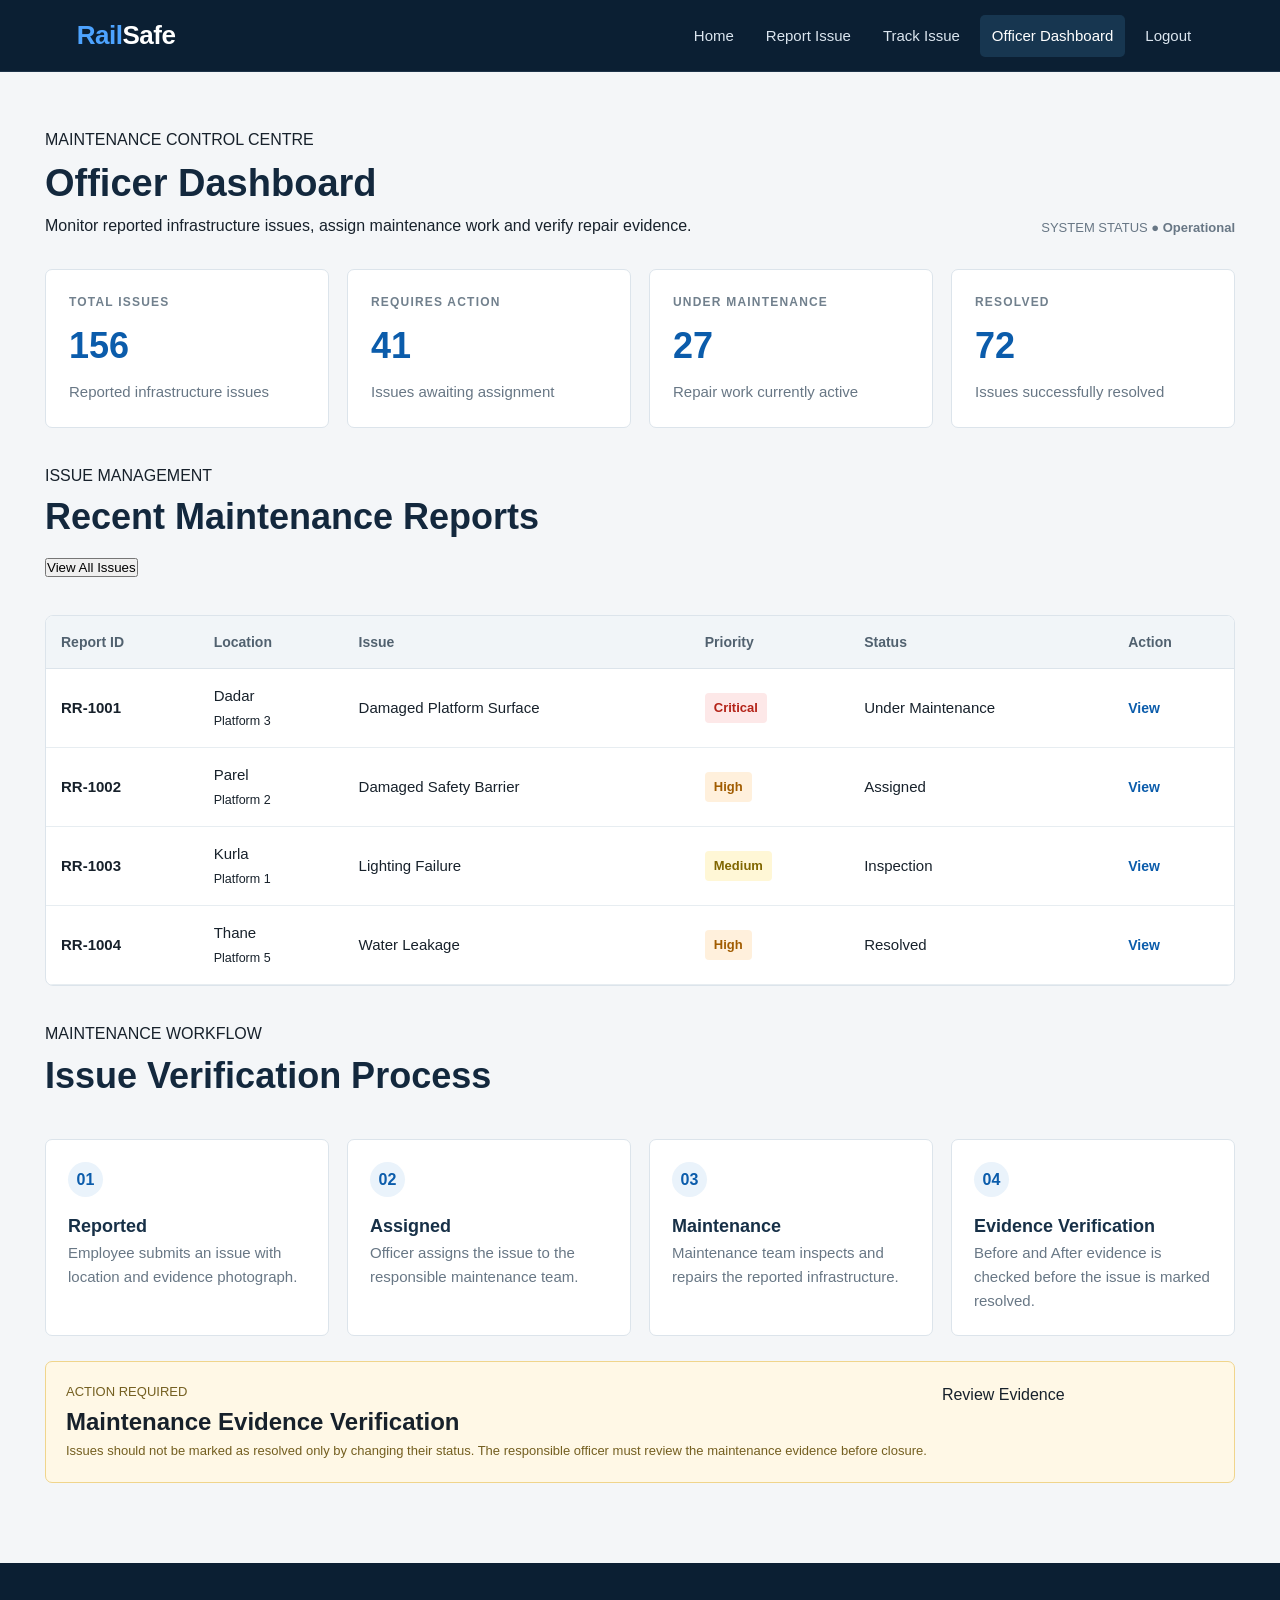
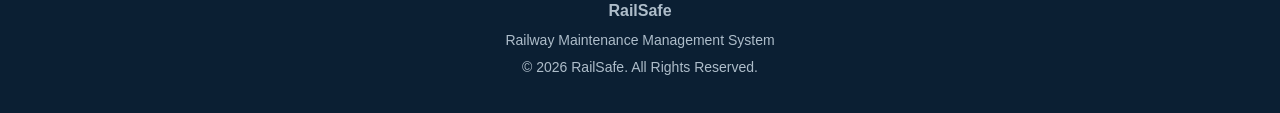
==== backend/backend/backend/src/main/resources/static/dashboard.html @ c9ce44b3 "Prepare RailSafe for deployment" ====
<!DOCTYPE html>
<html lang="en">

<head>

    <meta charset="UTF-8">

    <meta name="viewport" content="width=device-width, initial-scale=1.0">

    <title>Officer Dashboard | RailSafe</title>

    <link rel="stylesheet" href="style.css">

</head>


<body>


    <!-- ================= NAVBAR ================= -->

    <nav class="navbar">

        <div class="logo">
            <span>Rail</span>Safe
        </div>

        <div class="nav-links">

            <a href="index.html">
                Home
            </a>

            <a href="report.html">
                Report Issue
            </a>

            <a href="track.html">
                Track Issue
            </a>

            <a href="dashboard.html" class="active">
                Officer Dashboard
            </a>

            <a href="login.html">
                Logout
            </a>

        </div>

    </nav>



    <!-- ================= DASHBOARD ================= -->

    <main class="dashboard-page">


        <!-- PAGE HEADER -->

        <div class="dashboard-header">

            <div>

                <p class="section-label">
                    MAINTENANCE CONTROL CENTRE
                </p>

                <h1>
                    Officer Dashboard
                </h1>

                <p>
                    Monitor reported infrastructure issues, assign
                    maintenance work and verify repair evidence.
                </p>

            </div>


            <div class="dashboard-date">

                <span>
                    SYSTEM STATUS
                </span>

                <strong>
                    ● Operational
                </strong>

            </div>

        </div>



        <!-- ================= SUMMARY CARDS ================= -->

        <div class="dashboard-cards">


            <div class="card">

                <span class="card-label">
                    TOTAL ISSUES
                </span>

                <h2>
                    156
                </h2>

                <p>
                    Reported infrastructure issues
                </p>

            </div>



            <div class="card">

                <span class="card-label">
                    REQUIRES ACTION
                </span>

                <h2>
                    41
                </h2>

                <p>
                    Issues awaiting assignment
                </p>

            </div>



            <div class="card">

                <span class="card-label">
                    UNDER MAINTENANCE
                </span>

                <h2>
                    27
                </h2>

                <p>
                    Repair work currently active
                </p>

            </div>



            <div class="card">

                <span class="card-label">
                    RESOLVED
                </span>

                <h2>
                    72
                </h2>

                <p>
                    Issues successfully resolved
                </p>

            </div>


        </div>



        <!-- ================= ISSUE MANAGEMENT ================= -->

        <section class="dashboard-section">


            <div class="section-heading">

                <div>

                    <p class="section-label">
                        ISSUE MANAGEMENT
                    </p>

                    <h2>
                        Recent Maintenance Reports
                    </h2>

                </div>


                <button
                    type="button"
                    class="track-button"
                >
                    View All Issues
                </button>

            </div>



            <!-- ISSUE TABLE -->

            <div class="issue-table-container">

                <table class="issue-table">

                    <thead>

                        <tr>

                            <th>
                                Report ID
                            </th>

                            <th>
                                Location
                            </th>

                            <th>
                                Issue
                            </th>

                            <th>
                                Priority
                            </th>

                            <th>
                                Status
                            </th>

                            <th>
                                Action
                            </th>

                        </tr>

                    </thead>


                    <tbody>


                        <!-- ISSUE 1 -->

                        <tr>

                            <td>
                                <strong>
                                    RR-1001
                                </strong>
                            </td>

                            <td>
                                Dadar<br>
                                <small>
                                    Platform 3
                                </small>
                            </td>

                            <td>
                                Damaged Platform Surface
                            </td>

                            <td>

                                <span class="priority-badge critical">
                                    Critical
                                </span>

                            </td>

                            <td>

                                <span class="status-badge">
                                    Under Maintenance
                                </span>

                            </td>

                            <td>

                                <a
                                    href="issue-details.html?id=RR-1001"
                                    class="view-button"
                                >
                                    View
                                </a>

                            </td>

                        </tr>



                        <!-- ISSUE 2 -->

                        <tr>

                            <td>
                                <strong>
                                    RR-1002
                                </strong>
                            </td>

                            <td>
                                Parel<br>
                                <small>
                                    Platform 2
                                </small>
                            </td>

                            <td>
                                Damaged Safety Barrier
                            </td>

                            <td>

                                <span class="priority-badge high">
                                    High
                                </span>

                            </td>

                            <td>

                                <span class="status-badge">
                                    Assigned
                                </span>

                            </td>

                            <td>

                                <a
                                    href="issue-details.html?id=RR-1002"
                                    class="view-button"
                                >
                                    View
                                </a>

                            </td>

                        </tr>



                        <!-- ISSUE 3 -->

                        <tr>

                            <td>
                                <strong>
                                    RR-1003
                                </strong>
                            </td>

                            <td>
                                Kurla<br>
                                <small>
                                    Platform 1
                                </small>
                            </td>

                            <td>
                                Lighting Failure
                            </td>

                            <td>

                                <span class="priority-badge medium">
                                    Medium
                                </span>

                            </td>

                            <td>

                                <span class="status-badge">
                                    Inspection
                                </span>

                            </td>

                            <td>

                                <a
                                    href="issue-details.html?id=RR-1003"
                                    class="view-button"
                                >
                                    View
                                </a>

                            </td>

                        </tr>



                        <!-- ISSUE 4 -->

                        <tr>

                            <td>
                                <strong>
                                    RR-1004
                                </strong>
                            </td>

                            <td>
                                Thane<br>
                                <small>
                                    Platform 5
                                </small>
                            </td>

                            <td>
                                Water Leakage
                            </td>

                            <td>

                                <span class="priority-badge high">
                                    High
                                </span>

                            </td>

                            <td>

                                <span class="status-badge">
                                    Resolved
                                </span>

                            </td>

                            <td>

                                <a
                                    href="issue-details.html?id=RR-1004"
                                    class="view-button"
                                >
                                    View
                                </a>

                            </td>

                        </tr>


                    </tbody>

                </table>

            </div>

        </section>



        <!-- ================= MAINTENANCE WORKFLOW ================= -->

        <section class="dashboard-section">


            <div class="section-heading">

                <div>

                    <p class="section-label">
                        MAINTENANCE WORKFLOW
                    </p>

                    <h2>
                        Issue Verification Process
                    </h2>

                </div>

            </div>


            <div class="workflow-grid">


                <div class="workflow-card">

                    <span class="workflow-number">
                        01
                    </span>

                    <h3>
                        Reported
                    </h3>

                    <p>
                        Employee submits an issue with location
                        and evidence photograph.
                    </p>

                </div>



                <div class="workflow-card">

                    <span class="workflow-number">
                        02
                    </span>

                    <h3>
                        Assigned
                    </h3>

                    <p>
                        Officer assigns the issue to the responsible
                        maintenance team.
                    </p>

                </div>



                <div class="workflow-card">

                    <span class="workflow-number">
                        03
                    </span>

                    <h3>
                        Maintenance
                    </h3>

                    <p>
                        Maintenance team inspects and repairs
                        the reported infrastructure.
                    </p>

                </div>



                <div class="workflow-card">

                    <span class="workflow-number">
                        04
                    </span>

                    <h3>
                        Evidence Verification
                    </h3>

                    <p>
                        Before and After evidence is checked
                        before the issue is marked resolved.
                    </p>

                </div>


            </div>

        </section>



        <!-- ================= VERIFICATION ALERT ================= -->

        <section class="verification-alert">

            <div>

                <p class="section-label">
                    ACTION REQUIRED
                </p>

                <h2>
                    Maintenance Evidence Verification
                </h2>

                <p>
                    Issues should not be marked as resolved only by
                    changing their status. The responsible officer
                    must review the maintenance evidence before closure.
                </p>

            </div>


            <a
                href="issue-details.html?id=RR-1001"
                class="track-button"
            >
                Review Evidence
            </a>

        </section>


    </main>



    <!-- ================= FOOTER ================= -->

    <footer>

        <strong>
            RailSafe
        </strong>

        <p>
            Railway Maintenance Management System
        </p>

        <p>
            © 2026 RailSafe. All Rights Reserved.
        </p>

    </footer>



    <script src="script.js"></script>

</body>

</html>
---- backend/backend/backend/src/main/resources/static/style.css ----
/* =========================================================
   RAILSAFE - GLOBAL STYLES
   ========================================================= */

* {
    margin: 0;
    padding: 0;
    box-sizing: border-box;
}

html {
    scroll-behavior: smooth;
}

body {
    font-family: Arial, Helvetica, sans-serif;
    background: #f4f6f8;
    color: #17212b;
    line-height: 1.6;
}

a {
    text-decoration: none;
    color: inherit;
}

button,
input,
select,
textarea {
    font-family: inherit;
}


/* =========================================================
   NAVBAR
   ========================================================= */

.navbar {
    width: 100%;
    min-height: 72px;
    background: #0b1f33;
    color: white;
    display: flex;
    align-items: center;
    justify-content: space-between;
    padding: 0 6%;
    border-bottom: 1px solid #1e3449;
    position: sticky;
    top: 0;
    z-index: 1000;
}

.logo {
    font-size: 26px;
    font-weight: 800;
    letter-spacing: -0.5px;
}

.logo span {
    color: #4da3ff;
}

.nav-links {
    display: flex;
    align-items: center;
    gap: 8px;
    flex-wrap: wrap;
}

.nav-links a {
    color: #dbe5ef;
    padding: 9px 12px;
    border-radius: 5px;
    font-size: 14px;
    transition: 0.2s ease;
}

.nav-links a:hover,
.nav-links a.active {
    background: #173650;
    color: white;
}


/* =========================================================
   COMMON BUTTONS
   ========================================================= */

.primary-button,
.secondary-button,
.submit-button,
.login-button,
.register-button {
    display: inline-block;
    border: none;
    cursor: pointer;
    padding: 12px 20px;
    border-radius: 5px;
    font-size: 14px;
    font-weight: 700;
    transition: 0.2s ease;
}

.primary-button,
.submit-button,
.login-button,
.register-button {
    background: #0b5cab;
    color: white;
}

.primary-button:hover,
.submit-button:hover,
.login-button:hover,
.register-button:hover {
    background: #084b8d;
}

.secondary-button {
    background: white;
    color: #0b5cab;
    border: 1px solid #b9c8d6;
}

.secondary-button:hover {
    background: #edf5fc;
}


/* =========================================================
   HERO - HOME
   ========================================================= */

.hero {
    min-height: 570px;
    padding: 90px 7%;
    background: #0b1f33;
    color: white;
    display: grid;
    grid-template-columns: 1.15fr 0.85fr;
    gap: 70px;
    align-items: center;
}

.hero-content {
    max-width: 720px;
}

.hero-label {
    color: #4da3ff;
    font-size: 12px;
    font-weight: 800;
    letter-spacing: 2px;
    margin-bottom: 12px;
}

.hero h1 {
    font-size: 52px;
    line-height: 1.12;
    margin-bottom: 24px;
}

.hero-text {
    color: #c9d5df;
    font-size: 17px;
    max-width: 650px;
    margin-bottom: 32px;
}

.hero-buttons {
    display: flex;
    gap: 12px;
    flex-wrap: wrap;
}

.hero-panel {
    background: #102b44;
    border: 1px solid #29455f;
    border-radius: 8px;
    padding: 25px;
}

.panel-header {
    display: flex;
    justify-content: space-between;
    gap: 15px;
    font-size: 14px;
    font-weight: 700;
}

.status-online {
    color: #68d391;
    font-size: 13px;
}

.panel-line {
    height: 1px;
    background: #29455f;
    margin: 20px 0;
}

.operation-item {
    display: flex;
    justify-content: space-between;
    align-items: center;
    gap: 15px;
    padding: 17px 0;
    border-bottom: 1px solid #29455f;
}

.operation-item:last-child {
    border-bottom: none;
}

.operation-item strong {
    font-size: 14px;
}

.operation-item p {
    color: #9fb1c2;
    font-size: 12px;
    margin-top: 3px;
}

.operation-item > span {
    color: #4da3ff;
    font-weight: 800;
}


/* =========================================================
   HOME FEATURES
   ========================================================= */

.features-section {
    padding: 80px 7%;
    background: #ffffff;
}

.section-heading {
    margin-bottom: 35px;
}

.section-heading h2 {
    font-size: 32px;
    color: #13283d;
    margin-bottom: 8px;
}

.section-heading > p:not(.hero-label) {
    color: #687785;
}

.feature-grid {
    display: grid;
    grid-template-columns: repeat(4, 1fr);
    gap: 20px;
}

.feature-card {
    background: #f8fafc;
    border: 1px solid #dce4eb;
    border-radius: 7px;
    padding: 25px;
    transition: 0.2s ease;
}

.feature-card:hover {
    transform: translateY(-3px);
    border-color: #9eb8ce;
}

.feature-number {
    color: #0b5cab;
    font-size: 13px;
    font-weight: 800;
    margin-bottom: 25px;
}

.feature-card h3 {
    color: #142d43;
    margin-bottom: 10px;
}

.feature-card p {
    color: #687785;
    font-size: 14px;
    margin-bottom: 20px;
}

.feature-card a {
    color: #0b5cab;
    font-weight: 700;
    font-size: 13px;
}


/* =========================================================
   STATISTICS
   ========================================================= */

.stats-section {
    padding: 55px 7%;
    background: #edf1f5;
    display: grid;
    grid-template-columns: repeat(4, 1fr);
    gap: 20px;
}

.stat-box {
    background: white;
    border: 1px solid #dce4eb;
    padding: 28px;
    border-radius: 7px;
}

.stat-box h2 {
    color: #0b5cab;
    font-size: 34px;
}

.stat-box p {
    color: #687785;
    font-size: 14px;
}


/* =========================================================
   COMMON PAGE HEADER
   ========================================================= */

.page-header {
    margin-bottom: 35px;
}

.page-header h1 {
    font-size: 38px;
    color: #13283d;
    margin-bottom: 8px;
}

.page-header > p:not(.hero-label) {
    color: #687785;
}


/* =========================================================
   PROFILE PAGE
   ========================================================= */

.profile-page,
.notifications-page,
.issue-details-page {
    max-width: 1200px;
    margin: auto;
    padding: 60px 30px 80px;
}

.profile-card,
.notifications-card,
.issue-detail-card {
    background: white;
    border: 1px solid #dce4eb;
    border-radius: 8px;
    padding: 30px;
    margin-bottom: 25px;
}

.profile-header,
.issue-detail-header {
    display: flex;
    justify-content: space-between;
    align-items: center;
    gap: 20px;
    padding-bottom: 22px;
    margin-bottom: 25px;
    border-bottom: 1px solid #e2e8ed;
}

.profile-header h2,
.issue-detail-header h2 {
    color: #13283d;
}

.card-label {
    display: block;
    color: #71808d;
    font-size: 11px;
    font-weight: 800;
    letter-spacing: 1.2px;
    margin-bottom: 5px;
}

.account-status {
    background: #e7f7ee;
    color: #177245;
    border: 1px solid #b9e6ca;
    padding: 7px 12px;
    border-radius: 20px;
    font-size: 12px;
    font-weight: 700;
}

.profile-grid {
    display: grid;
    grid-template-columns: repeat(2, 1fr);
    gap: 18px;
}

.profile-field {
    background: #f8fafc;
    border: 1px solid #e0e6eb;
    padding: 17px;
    border-radius: 6px;
}

.profile-field span {
    display: block;
    color: #71808d;
    font-size: 12px;
    margin-bottom: 5px;
}

.profile-field strong {
    color: #172d42;
    font-size: 14px;
}

.profile-actions {
    display: flex;
    gap: 12px;
    margin-top: 25px;
}


/* =========================================================
   DASHBOARD
   ========================================================= */

.dashboard-page {
    max-width: 1250px;
    margin: auto;
    padding: 55px 30px 80px;
}

.dashboard-header {
    display: flex;
    justify-content: space-between;
    align-items: end;
    gap: 20px;
    margin-bottom: 30px;
}

.dashboard-header h1 {
    color: #13283d;
    font-size: 38px;
}

.dashboard-date {
    color: #687785;
    font-size: 13px;
}

.dashboard-cards {
    display: grid;
    grid-template-columns: repeat(4, 1fr);
    gap: 18px;
    margin-bottom: 35px;
}

.card {
    background: white;
    border: 1px solid #dce4eb;
    border-radius: 7px;
    padding: 23px;
}

.card h2 {
    color: #0b5cab;
    font-size: 32px;
    margin: 5px 0;
}

.card p {
    color: #687785;
    font-size: 13px;
}

.dashboard-section {
    margin-top: 35px;
}

.issue-table-container {
    overflow-x: auto;
    background: white;
    border: 1px solid #dce4eb;
    border-radius: 8px;
}

.issue-table {
    width: 100%;
    border-collapse: collapse;
    min-width: 850px;
}

.issue-table th {
    background: #f1f5f8;
    color: #51616f;
    font-size: 12px;
    text-align: left;
    padding: 15px;
    border-bottom: 1px solid #dce4eb;
}

.issue-table td {
    padding: 15px;
    border-bottom: 1px solid #e7edf1;
    font-size: 13px;
}

.priority-badge {
    display: inline-block;
    padding: 5px 9px;
    border-radius: 4px;
    font-size: 11px;
    font-weight: 800;
}

.priority-badge.critical {
    background: #fde8e8;
    color: #b42318;
}

.priority-badge.high {
    background: #fff0dc;
    color: #a15c00;
}

.priority-badge.medium {
    background: #fff7d6;
    color: #806600;
}

.view-button {
    color: #0b5cab;
    font-weight: 700;
    font-size: 12px;
}

.workflow-grid {
    display: grid;
    grid-template-columns: repeat(4, 1fr);
    gap: 18px;
}

.workflow-card {
    background: white;
    border: 1px solid #dce4eb;
    border-radius: 7px;
    padding: 22px;
}

.workflow-number {
    width: 35px;
    height: 35px;
    display: flex;
    align-items: center;
    justify-content: center;
    background: #eaf3fb;
    color: #0b5cab;
    border-radius: 50%;
    font-weight: 800;
    margin-bottom: 15px;
}

.workflow-card h3 {
    color: #173047;
    font-size: 16px;
}

.workflow-card p {
    color: #687785;
    font-size: 13px;
}

.verification-alert {
    display: flex;
    gap: 15px;
    align-items: flex-start;
    background: #fff8e6;
    border: 1px solid #f0d58c;
    border-radius: 7px;
    padding: 20px;
    margin-top: 25px;
}

.notice-icon {
    width: 32px;
    height: 32px;
    flex-shrink: 0;
    display: flex;
    justify-content: center;
    align-items: center;
    background: #f2c94c;
    color: #5e4700;
    border-radius: 50%;
    font-weight: 800;
}

.verification-alert h3 {
    color: #684d00;
    margin-bottom: 5px;
}

.verification-alert p {
    color: #745f20;
    font-size: 13px;
}


/* =========================================================
   NOTIFICATIONS
   ========================================================= */

.notifications-card {
    padding: 0;
    overflow: hidden;
}

.notification {
    display: flex;
    gap: 18px;
    padding: 23px 27px;
    border-bottom: 1px solid #e2e8ed;
}

.notification:last-child {
    border-bottom: none;
}

.notification.unread {
    background: #f5f9fd;
}

.notification-icon {
    width: 38px;
    height: 38px;
    flex-shrink: 0;
    display: flex;
    align-items: center;
    justify-content: center;
    border-radius: 50%;
    background: #e7f1fa;
    color: #0b5cab;
    font-weight: 800;
}

.notification-content {
    flex: 1;
}

.notification-top {
    display: flex;
    justify-content: space-between;
    align-items: center;
    gap: 15px;
}

.notification-top h3 {
    color: #183047;
    font-size: 16px;
}

.notification-top span {
    background: #e7f1fa;
    color: #0b5cab;
    font-size: 10px;
    font-weight: 800;
    padding: 4px 8px;
    border-radius: 4px;
}

.notification-content p {
    color: #5f6f7c;
    font-size: 13px;
    margin: 6px 0;
}

.notification-content small {
    color: #8996a1;
    font-size: 11px;
}


/* =========================================================
   ISSUE DETAILS
   ========================================================= */

.evidence-info {
    display: grid;
    grid-template-columns: repeat(3, 1fr);
    gap: 18px;
}

.evidence-item {
    background: #f8fafc;
    border: 1px solid #e0e6eb;
    border-radius: 6px;
    padding: 18px;
}

.evidence-item span {
    display: block;
    color: #71808d;
    font-size: 12px;
    margin-bottom: 5px;
}

.evidence-item strong {
    color: #173047;
    font-size: 14px;
}

.verification-grid {
    display: grid;
    grid-template-columns: repeat(2, 1fr);
    gap: 18px;
}

.verification-box {
    background: #f8fafc;
    border: 1px solid #dfe6ec;
    border-radius: 7px;
    padding: 20px;
}

.verification-box h3 {
    color: #183047;
    font-size: 16px;
    margin: 8px 0;
}

.verification-box p {
    color: #687785;
    font-size: 13px;
}

.status-update {
    display: flex;
    align-items: center;
    gap: 15px;
    flex-wrap: wrap;
}

.status-update label {
    color: #425463;
    font-weight: 700;
    font-size: 14px;
}

.status-update select {
    min-width: 220px;
    padding: 11px 12px;
    border: 1px solid #c8d3dc;
    border-radius: 5px;
    background: white;
    color: #253746;
}


/* =========================================================
   FOOTER
   ========================================================= */

footer {
    background: #0b1f33;
    color: #aebdca;
    text-align: center;
    padding: 35px 20px;
}

.footer-logo {
    color: white;
    font-size: 22px;
    font-weight: 800;
    margin-bottom: 8px;
}

footer p {
    font-size: 12px;
    margin-top: 5px;
}


/* =========================================================
   LOGIN / REGISTER
   ========================================================= */

.login-page,
.register-page {
    min-height: calc(100vh - 72px);
    padding: 70px 20px;
    display: flex;
    justify-content: center;
    align-items: flex-start;
    background: #f4f6f8;
}

.login-card,
.register-card {
    width: 100%;
    max-width: 480px;
    background: white;
    border: 1px solid #dce4eb;
    border-radius: 8px;
    padding: 35px;
}

.login-card h1,
.register-card h1 {
    color: #13283d;
    margin-bottom: 8px;
}

.login-card > p,
.register-card > p {
    color: #687785;
    font-size: 14px;
    margin-bottom: 25px;
}

.login-card label,
.register-card label {
    display: block;
    color: #344958;
    font-size: 13px;
    font-weight: 700;
    margin-bottom: 6px;
}

.login-card input,
.register-card input {
    width: 100%;
    padding: 12px;
    border: 1px solid #cbd5dd;
    border-radius: 5px;
    margin-bottom: 18px;
    outline: none;
}

.login-card input:focus,
.register-card input:focus {
    border-color: #0b5cab;
}

.login-button,
.register-button {
    width: 100%;
}

.login-info,
.register-info {
    margin-top: 20px;
    padding-top: 18px;
    border-top: 1px solid #e2e8ed;
    color: #687785;
    font-size: 12px;
}


/* =========================================================
   REPORT / TRACK
   ========================================================= */

.report-page,
.track-page {
    max-width: 1100px;
    margin: auto;
    padding: 55px 30px 80px;
}

.form-card,
.track-result {
    background: white;
    border: 1px solid #dce4eb;
    border-radius: 8px;
    padding: 30px;
    margin-bottom: 25px;
}

.form-group {
    margin-bottom: 20px;
}

.form-group label {
    display: block;
    font-size: 13px;
    font-weight: 700;
    color: #344958;
    margin-bottom: 7px;
}

.form-group input,
.form-group select,
.form-group textarea {
    width: 100%;
    padding: 12px;
    border: 1px solid #cbd5dd;
    border-radius: 5px;
    background: white;
    outline: none;
}

.form-group textarea {
    min-height: 130px;
    resize: vertical;
}

.form-group input:focus,
.form-group select:focus,
.form-group textarea:focus {
    border-color: #0b5cab;
}

.photo-buttons {
    display: flex;
    gap: 10px;
    flex-wrap: wrap;
}

.photo-buttons button {
    padding: 10px 15px;
    background: #f1f5f8;
    border: 1px solid #c8d3dc;
    border-radius: 5px;
    cursor: pointer;
    font-weight: 700;
    color: #314656;
}

.photo-buttons button:hover {
    background: #e6edf3;
}

.track-result[hidden] {
    display: none;
}


/* =========================================================
   RESPONSIVE DESIGN
   ========================================================= */

@media (max-width: 1100px) {

    .nav-links {
        gap: 3px;
    }

    .nav-links a {
        font-size: 13px;
        padding: 8px;
    }

    .hero {
        grid-template-columns: 1fr;
    }

    .feature-grid {
        grid-template-columns: repeat(2, 1fr);
    }

    .dashboard-cards {
        grid-template-columns: repeat(2, 1fr);
    }

    .workflow-grid {
        grid-template-columns: repeat(2, 1fr);
    }

    .stats-section {
        grid-template-columns: repeat(2, 1fr);
    }

    .evidence-info {
        grid-template-columns: 1fr;
    }
}


@media (max-width: 750px) {

    .navbar {
        padding: 15px 20px;
        flex-direction: column;
        align-items: flex-start;
        gap: 15px;
    }

    .nav-links {
        width: 100%;
        overflow-x: auto;
        flex-wrap: nowrap;
        padding-bottom: 5px;
    }

    .hero {
        padding: 60px 25px;
    }

    .hero h1 {
        font-size: 38px;
    }

    .features-section,
    .stats-section {
        padding: 55px 25px;
    }

    .feature-grid,
    .dashboard-cards,
    .workflow-grid,
    .profile-grid,
    .verification-grid,
    .stats-section {
        grid-template-columns: 1fr;
    }

    .profile-page,
    .notifications-page,
    .issue-details-page,
    .dashboard-page,
    .report-page,
    .track-page {
        padding: 45px 18px 60px;
    }

    .profile-card,
    .notifications-card,
    .issue-detail-card,
    .form-card,
    .track-result {
        padding: 20px;
    }

    .profile-header,
    .issue-detail-header {
        align-items: flex-start;
        flex-direction: column;
    }

    .notification {
        padding: 20px;
    }

    .page-header h1 {
        font-size: 32px;
    }
}
/* =========================================================
   FONT SIZE UPDATE - RAILSAFE
   ========================================================= */

/* General text */
body {
    font-size: 16px;
}

/* Navbar */
.nav-links a {
    font-size: 15px;
}

/* Home hero */
.hero-label {
    font-size: 14px;
}

.hero-text {
    font-size: 19px;
    line-height: 1.7;
}

.hero h1 {
    font-size: 56px;
}

/* Buttons */
.primary-button,
.secondary-button,
.submit-button,
.login-button,
.register-button {
    font-size: 16px;
    padding: 13px 22px;
}

/* Home feature section */
.section-heading h2 {
    font-size: 36px;
}

.section-heading > p:not(.hero-label) {
    font-size: 16px;
}

.feature-card h3 {
    font-size: 20px;
}

.feature-card p {
    font-size: 16px;
    line-height: 1.7;
}

.feature-card a {
    font-size: 15px;
}

.feature-number {
    font-size: 14px;
}

/* Statistics */
.stat-box h2 {
    font-size: 38px;
}

.stat-box p {
    font-size: 15px;
}

/* Page headings */
.page-header h1 {
    font-size: 42px;
}

.page-header > p:not(.hero-label) {
    font-size: 17px;
}

/* Cards */
.card-label {
    font-size: 12px;
}

.card h2 {
    font-size: 36px;
}

.card p {
    font-size: 15px;
}

/* Profile */
.profile-header h2,
.issue-detail-header h2 {
    font-size: 25px;
}

.profile-field span {
    font-size: 14px;
}

.profile-field strong {
    font-size: 16px;
}

.account-status {
    font-size: 14px;
}

/* Notifications */
.notification-top h3 {
    font-size: 18px;
}

.notification-top span {
    font-size: 12px;
}

.notification-content p {
    font-size: 15px;
    line-height: 1.6;
}

.notification-content small {
    font-size: 13px;
}

/* Issue details */
.evidence-item span {
    font-size: 14px;
}

.evidence-item strong {
    font-size: 16px;
}

.verification-box h3 {
    font-size: 18px;
}

.verification-box p {
    font-size: 15px;
    line-height: 1.6;
}

/* Dashboard */
.issue-table th {
    font-size: 14px;
}

.issue-table td {
    font-size: 15px;
}

.priority-badge {
    font-size: 13px;
}

.view-button {
    font-size: 14px;
}

.workflow-card h3 {
    font-size: 18px;
}

.workflow-card p {
    font-size: 15px;
}

/* Forms */
.form-group label {
    font-size: 15px;
}

.form-group input,
.form-group select,
.form-group textarea {
    font-size: 16px;
}

.login-card label,
.register-card label {
    font-size: 15px;
}

.login-card input,
.register-card input {
    font-size: 16px;
}

.login-card > p,
.register-card > p {
    font-size: 16px;
}

/* Footer */
footer p {
    font-size: 14px;
}

.footer-logo {
    font-size: 24px;
}

/* Mobile */
@media (max-width: 750px) {

    body {
        font-size: 16px;
    }

    .hero h1 {
        font-size: 40px;
    }

    .hero-text {
        font-size: 17px;
    }

    .page-header h1 {
        font-size: 34px;
    }

    .section-heading h2 {
        font-size: 29px;
    }

    .nav-links a {
        font-size: 14px;
    }

    .feature-card p,
    .notification-content p,
    .verification-box p {
        font-size: 15px;
    }
}
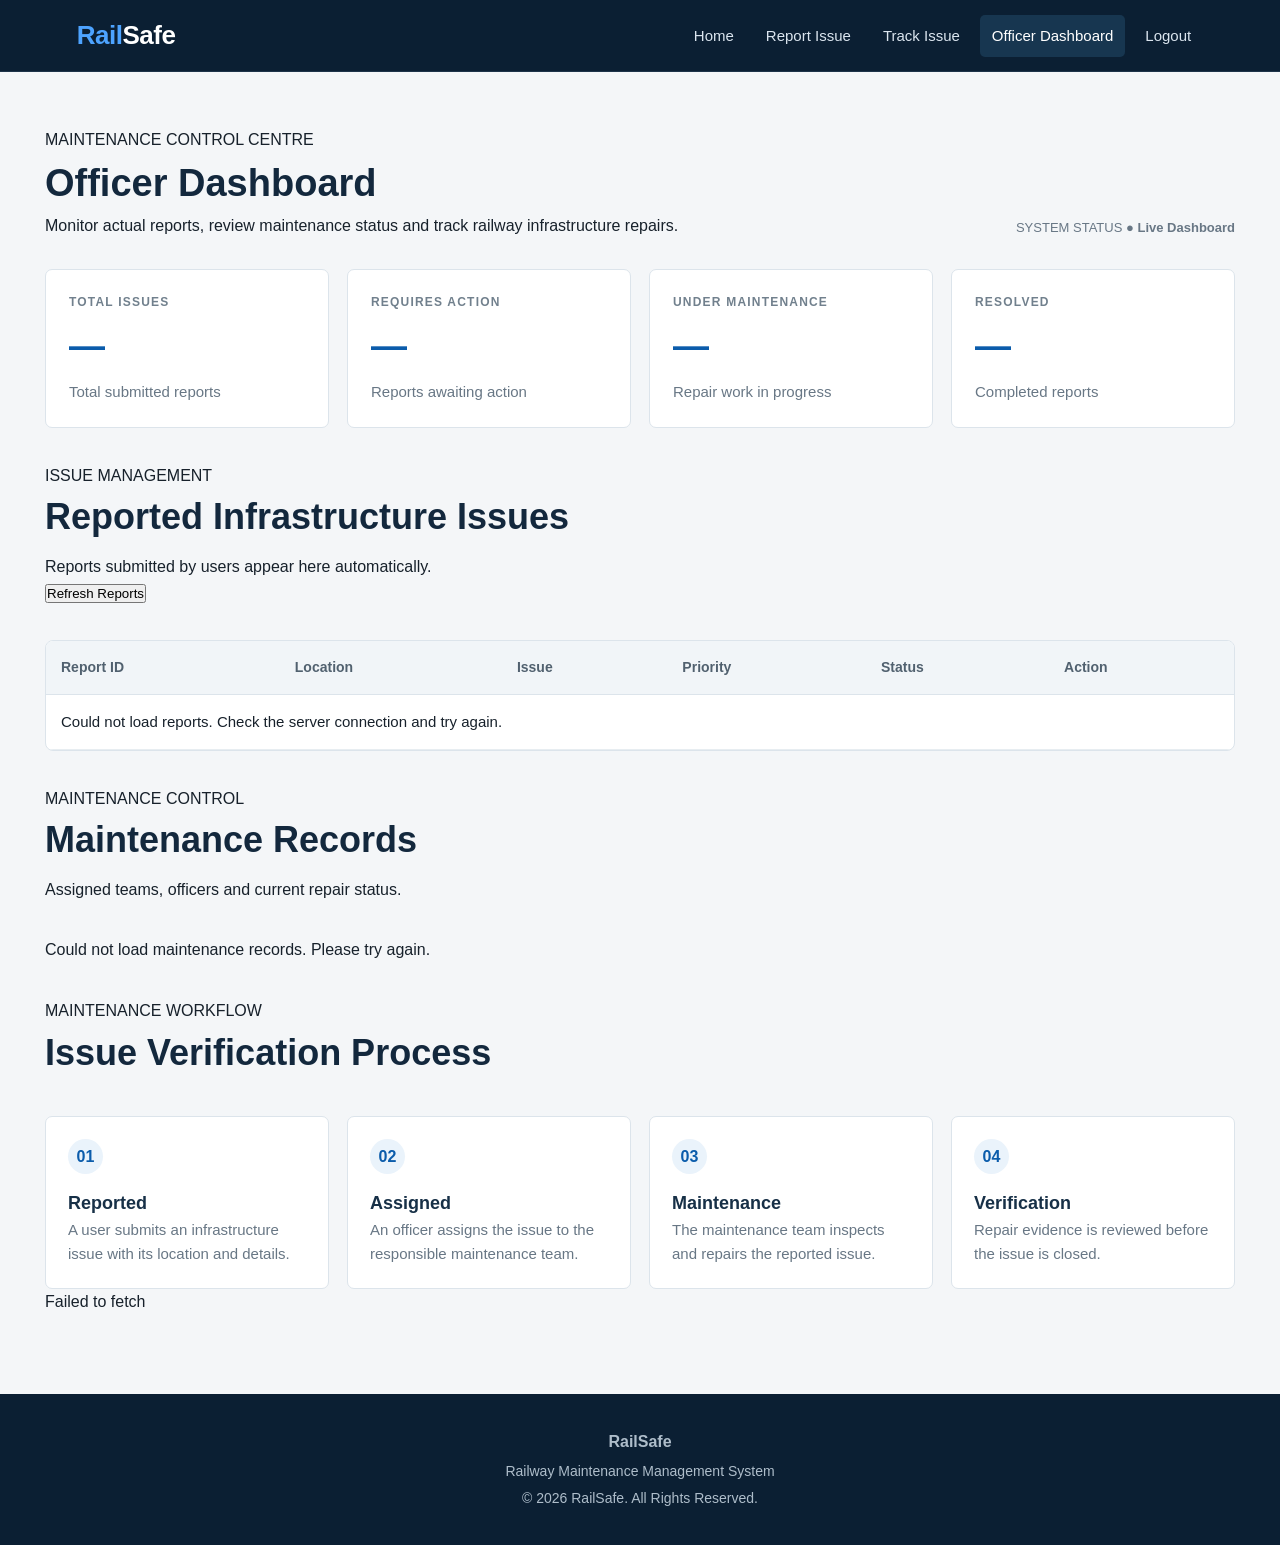
==== commit 4a922099: "Update RailSafe dashboard and maintenance" ====
--- a/backend/backend/backend/src/main/resources/static/dashboard.html
+++ b/backend/backend/backend/src/main/resources/static/dashboard.html
@@ -1,636 +1,289 @@
+
 <!DOCTYPE html>
 <html lang="en">
-
 <head>
-
     <meta charset="UTF-8">
-
     <meta name="viewport" content="width=device-width, initial-scale=1.0">
-
     <title>Officer Dashboard | RailSafe</title>
-
     <link rel="stylesheet" href="style.css">
-
 </head>
 
-
 <body>
-
-
-    <!-- ================= NAVBAR ================= -->
-
     <nav class="navbar">
-
-        <div class="logo">
-            <span>Rail</span>Safe
+        <div class="logo"><span>Rail</span>Safe</div>
+        <div class="nav-links">
+            <a href="index.html">Home</a>
+            <a href="report.html">Report Issue</a>
+            <a href="track.html">Track Issue</a>
+            <a href="dashboard.html" class="active">Officer Dashboard</a>
+            <a href="login.html">Logout</a>
         </div>
-
-        <div class="nav-links">
-
-            <a href="index.html">
-                Home
-            </a>
-
-            <a href="report.html">
-                Report Issue
-            </a>
-
-            <a href="track.html">
-                Track Issue
-            </a>
-
-            <a href="dashboard.html" class="active">
-                Officer Dashboard
-            </a>
-
-            <a href="login.html">
-                Logout
-            </a>
-
+    </nav>
+
+    <main class="dashboard-page">
+
+        <div class="dashboard-header">
+            <div>
+                <p class="section-label">MAINTENANCE CONTROL CENTRE</p>
+                <h1>Officer Dashboard</h1>
+                <p>Monitor actual reports, review maintenance status and track railway infrastructure repairs.</p>
+            </div>
+            <div class="dashboard-date">
+                <span>SYSTEM STATUS</span>
+                <strong>● Live Dashboard</strong>
+            </div>
         </div>
 
-    </nav>
-
-
-
-    <!-- ================= DASHBOARD ================= -->
-
-    <main class="dashboard-page">
-
-
-        <!-- PAGE HEADER -->
-
-        <div class="dashboard-header">
-
-            <div>
-
-                <p class="section-label">
-                    MAINTENANCE CONTROL CENTRE
-                </p>
-
-                <h1>
-                    Officer Dashboard
-                </h1>
-
-                <p>
-                    Monitor reported infrastructure issues, assign
-                    maintenance work and verify repair evidence.
-                </p>
-
-            </div>
-
-
-            <div class="dashboard-date">
-
-                <span>
-                    SYSTEM STATUS
-                </span>
-
-                <strong>
-                    ● Operational
-                </strong>
-
-            </div>
-
+        <!-- LIVE SUMMARY CARDS -->
+        <div class="dashboard-cards">
+            <div class="card">
+                <span class="card-label">TOTAL ISSUES</span>
+                <h2 id="totalIssues">—</h2>
+                <p>Total submitted reports</p>
+            </div>
+
+            <div class="card">
+                <span class="card-label">REQUIRES ACTION</span>
+                <h2 id="actionIssues">—</h2>
+                <p>Reports awaiting action</p>
+            </div>
+
+            <div class="card">
+                <span class="card-label">UNDER MAINTENANCE</span>
+                <h2 id="activeIssues">—</h2>
+                <p>Repair work in progress</p>
+            </div>
+
+            <div class="card">
+                <span class="card-label">RESOLVED</span>
+                <h2 id="resolvedIssues">—</h2>
+                <p>Completed reports</p>
+            </div>
         </div>
 
-
-
-        <!-- ================= SUMMARY CARDS ================= -->
-
-        <div class="dashboard-cards">
-
-
-            <div class="card">
-
-                <span class="card-label">
-                    TOTAL ISSUES
-                </span>
-
-                <h2>
-                    156
-                </h2>
-
-                <p>
-                    Reported infrastructure issues
-                </p>
-
-            </div>
-
-
-
-            <div class="card">
-
-                <span class="card-label">
-                    REQUIRES ACTION
-                </span>
-
-                <h2>
-                    41
-                </h2>
-
-                <p>
-                    Issues awaiting assignment
-                </p>
-
-            </div>
-
-
-
-            <div class="card">
-
-                <span class="card-label">
-                    UNDER MAINTENANCE
-                </span>
-
-                <h2>
-                    27
-                </h2>
-
-                <p>
-                    Repair work currently active
-                </p>
-
-            </div>
-
-
-
-            <div class="card">
-
-                <span class="card-label">
-                    RESOLVED
-                </span>
-
-                <h2>
-                    72
-                </h2>
-
-                <p>
-                    Issues successfully resolved
-                </p>
-
-            </div>
-
-
-        </div>
-
-
-
-        <!-- ================= ISSUE MANAGEMENT ================= -->
-
+        <!-- LIVE ISSUES TABLE -->
         <section class="dashboard-section">
-
-
             <div class="section-heading">
-
                 <div>
-
-                    <p class="section-label">
-                        ISSUE MANAGEMENT
-                    </p>
-
-                    <h2>
-                        Recent Maintenance Reports
-                    </h2>
-
-                </div>
-
-
-                <button
-                    type="button"
-                    class="track-button"
-                >
-                    View All Issues
+                    <p class="section-label">ISSUE MANAGEMENT</p>
+                    <h2>Reported Infrastructure Issues</h2>
+                    <p>Reports submitted by users appear here automatically.</p>
+                </div>
+                <button type="button" class="track-button"
+                        onclick="loadLiveDashboard()">
+                    Refresh Reports
                 </button>
-
-            </div>
-
-
-
-            <!-- ISSUE TABLE -->
+            </div>
 
             <div class="issue-table-container">
-
                 <table class="issue-table">
-
                     <thead>
-
                         <tr>
-
-                            <th>
-                                Report ID
-                            </th>
-
-                            <th>
-                                Location
-                            </th>
-
-                            <th>
-                                Issue
-                            </th>
-
-                            <th>
-                                Priority
-                            </th>
-
-                            <th>
-                                Status
-                            </th>
-
-                            <th>
-                                Action
-                            </th>
-
+                            <th>Report ID</th>
+                            <th>Location</th>
+                            <th>Issue</th>
+                            <th>Priority</th>
+                            <th>Status</th>
+                            <th>Action</th>
                         </tr>
-
                     </thead>
-
-
-                    <tbody>
-
-
-                        <!-- ISSUE 1 -->
-
+                    <tbody id="issuesTableBody">
                         <tr>
-
-                            <td>
-                                <strong>
-                                    RR-1001
-                                </strong>
-                            </td>
-
-                            <td>
-                                Dadar<br>
-                                <small>
-                                    Platform 3
-                                </small>
-                            </td>
-
-                            <td>
-                                Damaged Platform Surface
-                            </td>
-
-                            <td>
-
-                                <span class="priority-badge critical">
-                                    Critical
-                                </span>
-
-                            </td>
-
-                            <td>
-
-                                <span class="status-badge">
-                                    Under Maintenance
-                                </span>
-
-                            </td>
-
-                            <td>
-
-                                <a
-                                    href="issue-details.html?id=RR-1001"
-                                    class="view-button"
-                                >
-                                    View
-                                </a>
-
-                            </td>
-
+                            <td colspan="6">Loading reports...</td>
                         </tr>
-
-
-
-                        <!-- ISSUE 2 -->
-
-                        <tr>
-
-                            <td>
-                                <strong>
-                                    RR-1002
-                                </strong>
-                            </td>
-
-                            <td>
-                                Parel<br>
-                                <small>
-                                    Platform 2
-                                </small>
-                            </td>
-
-                            <td>
-                                Damaged Safety Barrier
-                            </td>
-
-                            <td>
-
-                                <span class="priority-badge high">
-                                    High
-                                </span>
-
-                            </td>
-
-                            <td>
-
-                                <span class="status-badge">
-                                    Assigned
-                                </span>
-
-                            </td>
-
-                            <td>
-
-                                <a
-                                    href="issue-details.html?id=RR-1002"
-                                    class="view-button"
-                                >
-                                    View
-                                </a>
-
-                            </td>
-
-                        </tr>
-
-
-
-                        <!-- ISSUE 3 -->
-
-                        <tr>
-
-                            <td>
-                                <strong>
-                                    RR-1003
-                                </strong>
-                            </td>
-
-                            <td>
-                                Kurla<br>
-                                <small>
-                                    Platform 1
-                                </small>
-                            </td>
-
-                            <td>
-                                Lighting Failure
-                            </td>
-
-                            <td>
-
-                                <span class="priority-badge medium">
-                                    Medium
-                                </span>
-
-                            </td>
-
-                            <td>
-
-                                <span class="status-badge">
-                                    Inspection
-                                </span>
-
-                            </td>
-
-                            <td>
-
-                                <a
-                                    href="issue-details.html?id=RR-1003"
-                                    class="view-button"
-                                >
-                                    View
-                                </a>
-
-                            </td>
-
-                        </tr>
-
-
-
-                        <!-- ISSUE 4 -->
-
-                        <tr>
-
-                            <td>
-                                <strong>
-                                    RR-1004
-                                </strong>
-                            </td>
-
-                            <td>
-                                Thane<br>
-                                <small>
-                                    Platform 5
-                                </small>
-                            </td>
-
-                            <td>
-                                Water Leakage
-                            </td>
-
-                            <td>
-
-                                <span class="priority-badge high">
-                                    High
-                                </span>
-
-                            </td>
-
-                            <td>
-
-                                <span class="status-badge">
-                                    Resolved
-                                </span>
-
-                            </td>
-
-                            <td>
-
-                                <a
-                                    href="issue-details.html?id=RR-1004"
-                                    class="view-button"
-                                >
-                                    View
-                                </a>
-
-                            </td>
-
-                        </tr>
-
-
                     </tbody>
-
                 </table>
-
-            </div>
-
+            </div>
         </section>
 
-
-
-        <!-- ================= MAINTENANCE WORKFLOW ================= -->
-
+        <!-- LIVE MAINTENANCE RECORDS -->
+        <section class="dashboard-section maintenance-section">
+            <div class="section-heading">
+                <div>
+                    <p class="section-label">MAINTENANCE CONTROL</p>
+                    <h2>Maintenance Records</h2>
+                    <p>Assigned teams, officers and current repair status.</p>
+                </div>
+            </div>
+
+            <div id="maintenanceRecords">
+                Loading maintenance records...
+            </div>
+        </section>
+
+        <!-- WORKFLOW -->
         <section class="dashboard-section">
-
-
             <div class="section-heading">
-
                 <div>
-
-                    <p class="section-label">
-                        MAINTENANCE WORKFLOW
-                    </p>
-
-                    <h2>
-                        Issue Verification Process
-                    </h2>
-
-                </div>
-
-            </div>
-
+                    <p class="section-label">MAINTENANCE WORKFLOW</p>
+                    <h2>Issue Verification Process</h2>
+                </div>
+            </div>
 
             <div class="workflow-grid">
-
-
-                <div class="workflow-card">
-
-                    <span class="workflow-number">
-                        01
-                    </span>
-
-                    <h3>
-                        Reported
-                    </h3>
-
-                    <p>
-                        Employee submits an issue with location
-                        and evidence photograph.
-                    </p>
-
-                </div>
-
-
-
-                <div class="workflow-card">
-
-                    <span class="workflow-number">
-                        02
-                    </span>
-
-                    <h3>
-                        Assigned
-                    </h3>
-
-                    <p>
-                        Officer assigns the issue to the responsible
-                        maintenance team.
-                    </p>
-
-                </div>
-
-
-
-                <div class="workflow-card">
-
-                    <span class="workflow-number">
-                        03
-                    </span>
-
-                    <h3>
-                        Maintenance
-                    </h3>
-
-                    <p>
-                        Maintenance team inspects and repairs
-                        the reported infrastructure.
-                    </p>
-
-                </div>
-
-
-
-                <div class="workflow-card">
-
-                    <span class="workflow-number">
-                        04
-                    </span>
-
-                    <h3>
-                        Evidence Verification
-                    </h3>
-
-                    <p>
-                        Before and After evidence is checked
-                        before the issue is marked resolved.
-                    </p>
-
-                </div>
-
-
-            </div>
-
+                <div class="workflow-card">
+                    <span class="workflow-number">01</span>
+                    <h3>Reported</h3>
+                    <p>A user submits an infrastructure issue with its location and details.</p>
+                </div>
+
+                <div class="workflow-card">
+                    <span class="workflow-number">02</span>
+                    <h3>Assigned</h3>
+                    <p>An officer assigns the issue to the responsible maintenance team.</p>
+                </div>
+
+                <div class="workflow-card">
+                    <span class="workflow-number">03</span>
+                    <h3>Maintenance</h3>
+                    <p>The maintenance team inspects and repairs the reported issue.</p>
+                </div>
+
+                <div class="workflow-card">
+                    <span class="workflow-number">04</span>
+                    <h3>Verification</h3>
+                    <p>Repair evidence is reviewed before the issue is closed.</p>
+                </div>
+            </div>
         </section>
 
-
-
-        <!-- ================= VERIFICATION ALERT ================= -->
-
-        <section class="verification-alert">
-
-            <div>
-
-                <p class="section-label">
-                    ACTION REQUIRED
-                </p>
-
-                <h2>
-                    Maintenance Evidence Verification
-                </h2>
-
-                <p>
-                    Issues should not be marked as resolved only by
-                    changing their status. The responsible officer
-                    must review the maintenance evidence before closure.
-                </p>
-
-            </div>
-
-
-            <a
-                href="issue-details.html?id=RR-1001"
-                class="track-button"
-            >
-                Review Evidence
-            </a>
-
-        </section>
-
-
+        <div id="dashboardMessage" role="status"></div>
     </main>
 
-
-
-    <!-- ================= FOOTER ================= -->
-
     <footer>
-
-        <strong>
-            RailSafe
-        </strong>
-
-        <p>
-            Railway Maintenance Management System
-        </p>
-
-        <p>
-            © 2026 RailSafe. All Rights Reserved.
-        </p>
-
+        <strong>RailSafe</strong>
+        <p>Railway Maintenance Management System</p>
+        <p>© 2026 RailSafe. All Rights Reserved.</p>
     </footer>
 
-
-
     <script src="script.js"></script>
 
+    <!-- Dashboard-specific live API loading -->
+    <script>
+        async function loadLiveDashboard() {
+            const issuesBody = document.getElementById("issuesTableBody");
+            const maintenanceBox = document.getElementById("maintenanceRecords");
+            const message = document.getElementById("dashboardMessage");
+
+            issuesBody.innerHTML =
+                '<tr><td colspan="6">Loading reports...</td></tr>';
+            maintenanceBox.textContent = "Loading maintenance records...";
+            message.textContent = "";
+
+            try {
+                const [issuesResponse, maintenanceResponse] = await Promise.all([
+                    fetch(`${API_BASE}/api/issues`),
+                    fetch(`${API_BASE}/api/maintenance`)
+                ]);
+
+                if (!issuesResponse.ok || !maintenanceResponse.ok) {
+                    throw new Error("The server could not load dashboard data.");
+                }
+
+                const [issues, maintenance] = await Promise.all([
+                    issuesResponse.json(),
+                    maintenanceResponse.json()
+                ]);
+
+                const normalizedStatus = value =>
+                    String(value || "").trim().toLowerCase();
+
+                const isResolved = status =>
+                    ["resolved", "closed"].includes(normalizedStatus(status));
+
+                const isUnderMaintenance = status =>
+                    normalizedStatus(status) === "under maintenance";
+
+                const needsAction = status =>
+                    !isResolved(status) && !isUnderMaintenance(status);
+
+                document.getElementById("totalIssues").textContent = issues.length;
+                document.getElementById("actionIssues").textContent =
+                    issues.filter(issue => needsAction(issue.status)).length;
+                document.getElementById("activeIssues").textContent =
+                    issues.filter(issue => isUnderMaintenance(issue.status)).length;
+                document.getElementById("resolvedIssues").textContent =
+                    issues.filter(issue => isResolved(issue.status)).length;
+
+                issuesBody.replaceChildren();
+
+                if (issues.length === 0) {
+                    const row = issuesBody.insertRow();
+                    const cell = row.insertCell();
+                    cell.colSpan = 6;
+                    cell.textContent = "No reports have been submitted yet.";
+                }
+
+                issues.forEach(issue => {
+                    const row = issuesBody.insertRow();
+
+                    const reportCell = row.insertCell();
+                    const reportLink = document.createElement("a");
+                    reportLink.href =
+                        `issue-details.html?id=${encodeURIComponent("RR-" + issue.reportId)}`;
+                    reportLink.textContent = "RR-" + issue.reportId;
+                    reportLink.style.fontWeight = "bold";
+                    reportCell.appendChild(reportLink);
+
+                    row.insertCell().textContent =
+                        `${issue.station || "N/A"} — Platform ${issue.platform || "N/A"}`;
+
+                    row.insertCell().textContent = issue.issueType || "N/A";
+                    row.insertCell().textContent = issue.priority || "Not set";
+                    row.insertCell().textContent = issue.status || "Reported";
+
+                    const actionCell = row.insertCell();
+                    const viewLink = document.createElement("a");
+                    viewLink.href =
+                        `issue-details.html?id=${encodeURIComponent("RR-" + issue.reportId)}`;
+                    viewLink.className = "view-button";
+                    viewLink.textContent = "View";
+                    actionCell.appendChild(viewLink);
+                });
+
+                maintenanceBox.replaceChildren();
+
+                if (maintenance.length === 0) {
+                    maintenanceBox.textContent =
+                        "No maintenance records are available yet.";
+                }
+
+                maintenance.forEach(record => {
+                    const card = document.createElement("div");
+                    card.className = "maintenance-card";
+
+                    [
+                        `Report: RR-${record.reportId ?? "N/A"}`,
+                        `Status: ${record.maintenanceStatus || "Awaiting Assignment"}`,
+                        `Team: ${record.assignedTeam || "Not assigned"}`,
+                        `Officer: ${record.assignedOfficer || "Not assigned"}`
+                    ].forEach(text => {
+                        const paragraph = document.createElement("p");
+                        paragraph.textContent = text;
+                        card.appendChild(paragraph);
+                    });
+
+                    maintenanceBox.appendChild(card);
+                });
+
+            } catch (error) {
+                console.error("Dashboard loading error:", error);
+
+                issuesBody.replaceChildren();
+                const row = issuesBody.insertRow();
+                const cell = row.insertCell();
+                cell.colSpan = 6;
+                cell.textContent =
+                    "Could not load reports. Check the server connection and try again.";
+
+                maintenanceBox.textContent =
+                    "Could not load maintenance records. Please try again.";
+
+                message.textContent = error.message;
+            }
+        }
+
+        document.addEventListener("DOMContentLoaded", loadLiveDashboard);
+    </script>
 </body>
-
-</html>+</html>
